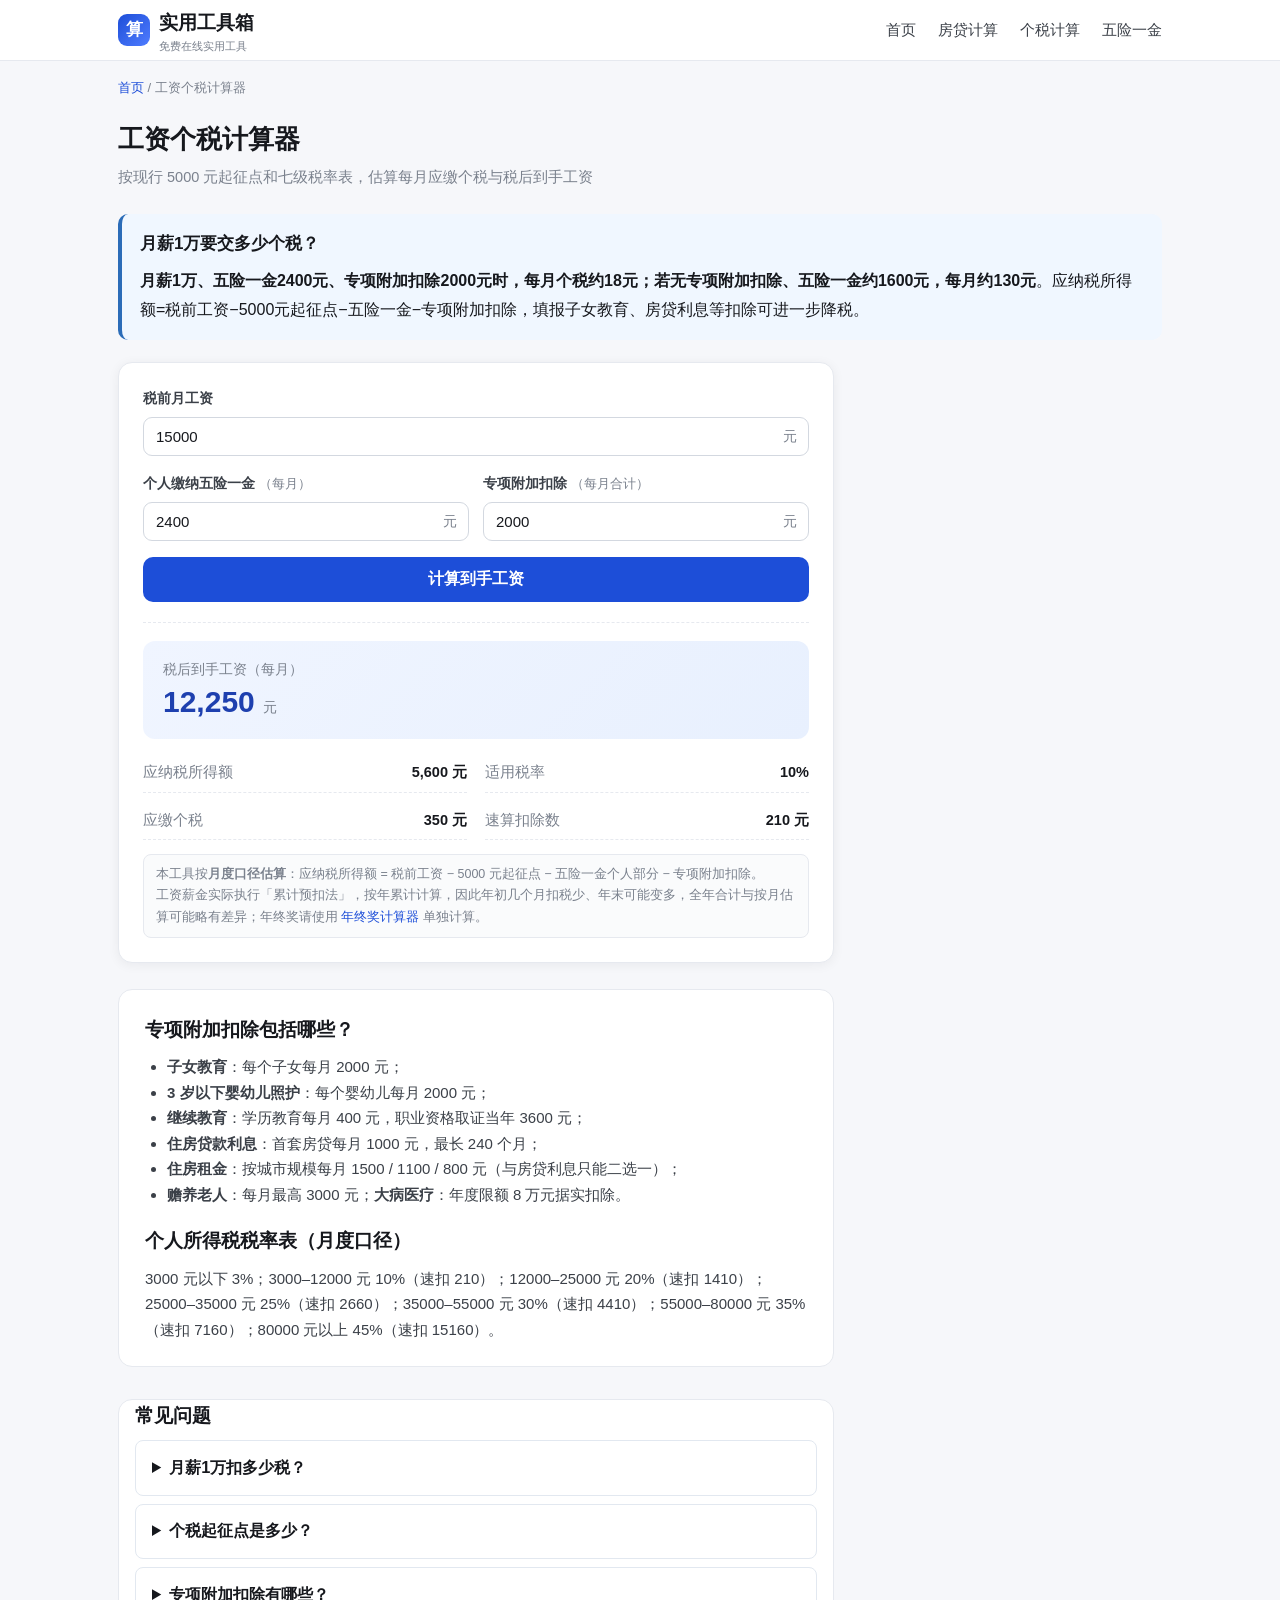
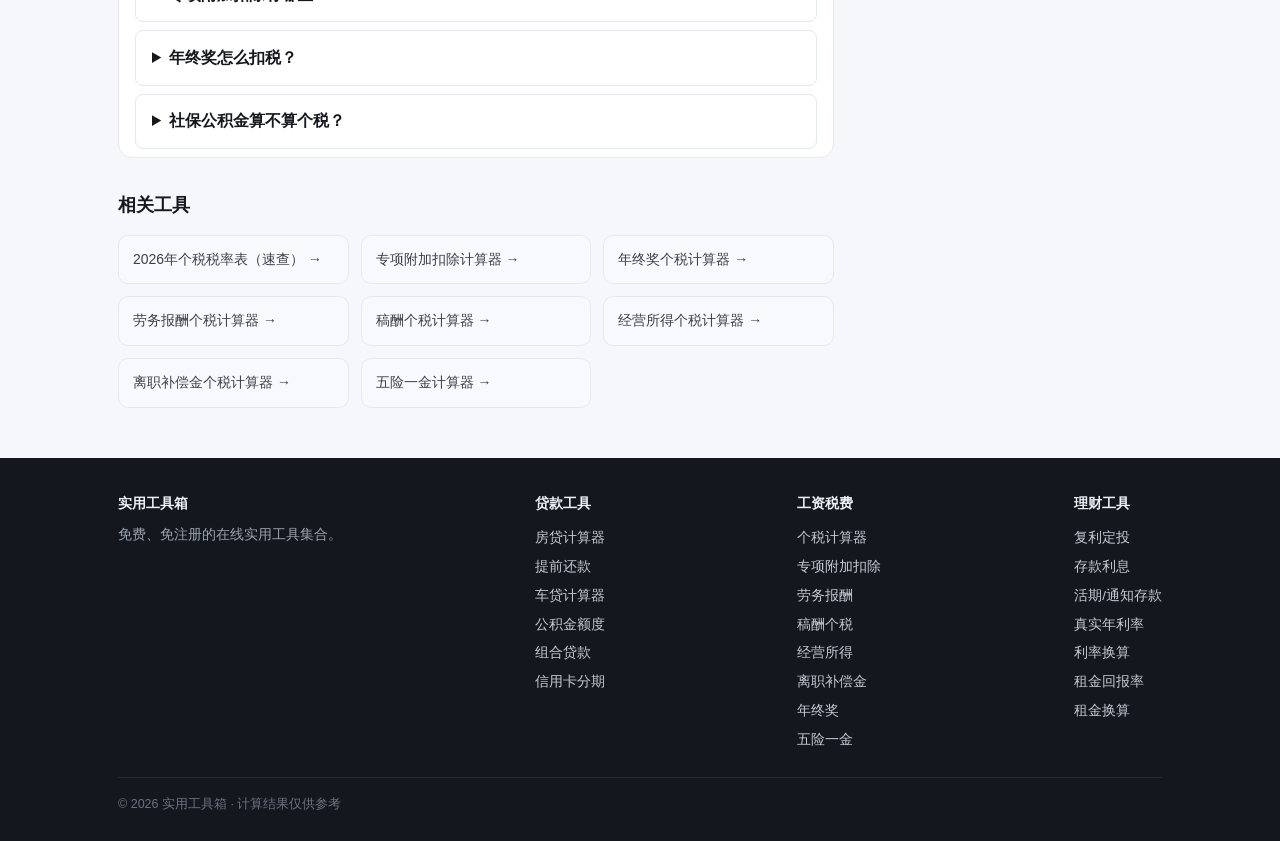
==== tools/geshui.html @ 88e5a268 "Publish tools mirror" ====
<!DOCTYPE html>
<html lang="zh-CN">
<head>
<meta charset="UTF-8">
<meta name="viewport" content="width=device-width,initial-scale=1">
<title>工资个税计算器 2026｜税后到手工资、专项附加扣除 - 实用工具箱</title>
<meta name="description" content="2026 年工资个人所得税计算器：输入税前工资、五险一金和专项附加扣除，按现行税率表和速算扣除数计算每月应缴个税与到手工资，免费在线使用。">
<link rel="canonical" href="https://caisuanbao.com/tools/geshui">
<link rel="stylesheet" href="../css/style.css">
  
<meta property="og:type" content="website">
<meta property="og:title" content="工资个税计算器 2026｜税后到手工资、专项附加扣除 - 实用工具箱">
<meta property="og:description" content="2026 年工资个人所得税计算器：输入税前工资、五险一金和专项附加扣除，按现行税率表和速算扣除数计算每月应缴个税与到手工资，免费在线使用。">
<meta property="og:url" content="https://caisuanbao.com/tools/geshui">
<meta property="og:image" content="https://caisuanbao.com/og-image.jpg">
<meta property="og:site_name" content="实用工具箱">
<meta property="og:locale" content="zh_CN">
<meta name="twitter:card" content="summary_large_image">
<meta name="twitter:title" content="工资个税计算器 2026｜税后到手工资、专项附加扣除 - 实用工具箱">
<meta name="twitter:description" content="2026 年工资个人所得税计算器：输入税前工资、五险一金和专项附加扣除，按现行税率表和速算扣除数计算每月应缴个税与到手工资，免费在线使用。">
<meta name="twitter:image" content="https://caisuanbao.com/og-image.jpg">
<meta name="theme-color" content="#1d4ed8">
<link rel="icon" type="image/svg+xml" href="../favicon.svg">
</head>
<body>

<header class="site-header">
  <div class="container nav">
    <a class="logo" href="../index.html">
      <span class="logo-badge">算</span>
      <span>实用工具箱<small>免费在线实用工具</small></span>
    </a>
    <nav class="nav-links">
      <a href="../index.html">首页</a>
      <a href="fangdai">房贷计算</a>
      <a href="geshui">个税计算</a>
      <a href="https://caisuanbao.com/tools/shebao">五险一金</a>
    </nav>
  </div>
</header>

<main class="container">
  <div class="crumb"><a href="../index.html">首页</a> / 工资个税计算器</div>
  <div class="tool-head">
    <h1>工资个税计算器</h1>
    <p>按现行 5000 元起征点和七级税率表，估算每月应缴个税与税后到手工资</p>
  </div>

  <section class="ai-answer" style="margin:18px 0 22px;padding:16px 18px;border-radius:10px;background:#f0f7ff;border-left:4px solid #2b6cb8">
    <h2 style="margin:0 0 8px;font-size:17px">月薪1万要交多少个税？</h2>
    <p style="margin:0;line-height:1.8"><b>月薪1万、五险一金2400元、专项附加扣除2000元时，每月个税约18元；若无专项附加扣除、五险一金约1600元，每月约130元</b>。应纳税所得额=税前工资−5000元起征点−五险一金−专项附加扣除，填报子女教育、房贷利息等扣除可进一步降税。</p>
  </section>

  <div class="tool-layout">
    <div>
      <div class="panel">
        <div class="form-row">
          <label>税前月工资</label>
          <div class="input-suffix"><input type="number" id="salary" value="15000" min="0" step="100"><span class="unit">元</span></div>
        </div>
        <div class="two-col">
          <div class="form-row">
            <label>个人缴纳五险一金 <span class="hint">（每月）</span></label>
            <div class="input-suffix"><input type="number" id="insurance" value="2400" min="0" step="10"><span class="unit">元</span></div>
          </div>
          <div class="form-row">
            <label>专项附加扣除 <span class="hint">（每月合计）</span></label>
            <div class="input-suffix"><input type="number" id="special" value="2000" min="0" step="100"><span class="unit">元</span></div>
          </div>
        </div>
        <button class="btn" id="calcBtn">计算到手工资</button>

        <div class="result-box" id="result">
          <div class="result-main">
            <div class="k">税后到手工资（每月）</div>
            <div class="v"><span id="takeHome">0</span> <small>元</small></div>
          </div>
          <div class="kv-list">
            <div class="kv"><span class="k">应纳税所得额</span><span class="v" id="taxable">0 元</span></div>
            <div class="kv"><span class="k">适用税率</span><span class="v" id="rate">—</span></div>
            <div class="kv"><span class="k">应缴个税</span><span class="v" id="tax">0 元</span></div>
            <div class="kv"><span class="k">速算扣除数</span><span class="v" id="quick">0 元</span></div>
          </div>
          <div class="note">
            本工具按<b>月度口径估算</b>：应纳税所得额 = 税前工资 − 5000 元起征点 − 五险一金个人部分 − 专项附加扣除。<br>
            工资薪金实际执行「累计预扣法」，按年累计计算，因此年初几个月扣税少、年末可能变多，全年合计与按月估算可能略有差异；年终奖请使用 <a href="jiangjin">年终奖计算器</a> 单独计算。
          </div>
        </div>
      </div>

      <section class="richtext">
        <h2>专项附加扣除包括哪些？</h2>
        <ul>
          <li><b>子女教育</b>：每个子女每月 2000 元；</li>
          <li><b>3 岁以下婴幼儿照护</b>：每个婴幼儿每月 2000 元；</li>
          <li><b>继续教育</b>：学历教育每月 400 元，职业资格取证当年 3600 元；</li>
          <li><b>住房贷款利息</b>：首套房贷每月 1000 元，最长 240 个月；</li>
          <li><b>住房租金</b>：按城市规模每月 1500 / 1100 / 800 元（与房贷利息只能二选一）；</li>
          <li><b>赡养老人</b>：每月最高 3000 元；<b>大病医疗</b>：年度限额 8 万元据实扣除。</li>
        </ul>
        <h2>个人所得税税率表（月度口径）</h2>
        <p>3000 元以下 3%；3000–12000 元 10%（速扣 210）；12000–25000 元 20%（速扣 1410）；25000–35000 元 25%（速扣 2660）；35000–55000 元 30%（速扣 4410）；55000–80000 元 35%（速扣 7160）；80000 元以上 45%（速扣 15160）。</p>
      </section>

      <section class="richtext" style="max-width:760px;margin:2rem auto;padding:0 1rem">
        <h2 class="section-title">常见问题</h2>
        <div class="faq-list">
          <details class="faq-item" style="border:1px solid #e2e8f0;border-radius:8px;margin:.5rem 0;padding:.8rem 1rem;background:#fff">
            <summary style="cursor:pointer;font-weight:600;font-size:1.02rem">月薪1万扣多少税？</summary>
            <p style="margin-top:.6rem;color:#475569;line-height:1.7">按税前1万、五险一金约1600元、无专项附加扣除测算：应纳税所得额=10000−5000−1600=3400元，适用10%税率、速扣210元，每月应缴个税=3400×10%−210=130元，税后到手约8270元。若有2000元专项附加扣除（如房租、子女教育），应纳税所得额降至1400元、税率降为3%，个税仅约42元、到手约8358元。可在上方计算器填入实际数字测算。</p>
          </details>
          <details class="faq-item" style="border:1px solid #e2e8f0;border-radius:8px;margin:.5rem 0;padding:.8rem 1rem;background:#fff">
            <summary style="cursor:pointer;font-weight:600;font-size:1.02rem">个税起征点是多少？</summary>
            <p style="margin-top:.6rem;color:#475569;line-height:1.7">目前工资薪金个人所得税起征点（基本减除费用）为每月5000元，即每年6万元。应纳税所得额=税前工资−5000−五险一金个人部分−专项附加扣除。按本工具默认参数（月薪1.5万、五险一金2400、专项附加2000）：应纳税所得额=15000−5000−2400−2000=5600元，适用10%税率，每月应缴个税约350元、到手约12250元。</p>
          </details>
          <details class="faq-item" style="border:1px solid #e2e8f0;border-radius:8px;margin:.5rem 0;padding:.8rem 1rem;background:#fff">
            <summary style="cursor:pointer;font-weight:600;font-size:1.02rem">专项附加扣除有哪些？</summary>
            <p style="margin-top:.6rem;color:#475569;line-height:1.7">共7项：子女教育（每个子女每月2000元）、3岁以下婴幼儿照护（每个每月2000元）、继续教育（学历每月400元、职业资格取证当年3600元）、住房贷款利息（首套房贷每月1000元、最长240个月）、住房租金（每月1500/1100/800元，与房贷利息二选一）、赡养老人（每月最高3000元）、大病医疗（年度限额8万元据实扣除）。在「个人所得税」App填报后单位发工资时自动扣除。</p>
          </details>
          <details class="faq-item" style="border:1px solid #e2e8f0;border-radius:8px;margin:.5rem 0;padding:.8rem 1rem;background:#fff">
            <summary style="cursor:pointer;font-weight:600;font-size:1.02rem">年终奖怎么扣税？</summary>
            <p style="margin-top:.6rem;color:#475569;line-height:1.7">年终奖可在2027年底前选择单独计税或并入综合所得。单独计税时，年终奖÷12找适用税率，再按奖金总额×税率−速扣数计算。如年终奖3万元：30000÷12=2500元，适用3%税率、速扣0，应缴税=30000×3%=900元。10万元年终奖：100000÷12=8333元，适用10%税率、速扣210，应缴税=100000×10%−210=9790元。可用<a href="jiangjin">年终奖计算器</a>精确测算。</p>
          </details>
          <details class="faq-item" style="border:1px solid #e2e8f0;border-radius:8px;margin:.5rem 0;padding:.8rem 1rem;background:#fff">
            <summary style="cursor:pointer;font-weight:600;font-size:1.02rem">社保公积金算不算个税？</summary>
            <p style="margin-top:.6rem;color:#475569;line-height:1.7">五险一金个人缴纳部分在计算个税时可以扣除，不计入应纳税所得额。即应纳税所得额=税前工资−5000−五险一金个人部分−专项附加扣除。例如月薪1.5万、五险一金2400元：不计社保时应纳税所得额=10000元、个税约790元；扣除社保后应纳税所得额=7600元、个税约550元，每月少交约240元。单位缴纳部分不在扣除范围。</p>
          </details>
        </div>
      </section>

      <h2 style="margin:26px 0 4px;font-size:18px">相关工具</h2>
      <div class="related">
        <a href="geshui-shuilv">2026年个税税率表（速查） →</a>
        <a href="zhuanxiang">专项附加扣除计算器 →</a>
        <a href="jiangjin">年终奖个税计算器 →</a>
        <a href="laowu">劳务报酬个税计算器 →</a>
        <a href="gaochou">稿酬个税计算器 →</a>
        <a href="jingying">经营所得个税计算器 →</a>
        <a href="lizhi">离职补偿金个税计算器 →</a>
        <a href="https://caisuanbao.com/tools/shebao">五险一金计算器 →</a>
      </div>
    </div>

    <aside class="side">
      </aside>
  </div>

  </main>

<footer class="site-footer">
  <div class="container">
    <div class="footer-grid">
      <div class="fcol"><b>实用工具箱</b><span style="display:block;max-width:260px">免费、免注册的在线实用工具集合。</span></div>
      <div class="fcol"><b>贷款工具</b><a href="fangdai">房贷计算器</a><a href="tiqian">提前还款</a><a href="chedai">车贷计算器</a><a href="gongjijin">公积金额度</a><a href="zuhedai">组合贷款</a><a href="xinyongka">信用卡分期</a></div>
      <div class="fcol"><b>工资税费</b><a href="geshui">个税计算器</a><a href="zhuanxiang">专项附加扣除</a><a href="laowu">劳务报酬</a><a href="gaochou">稿酬个税</a><a href="jingying">经营所得</a><a href="lizhi">离职补偿金</a><a href="jiangjin">年终奖</a><a href="https://caisuanbao.com/tools/shebao">五险一金</a></div>
      <div class="fcol"><b>理财工具</b><a href="fuli">复利定投</a><a href="cunkuan">存款利息</a><a href="huoqi">活期/通知存款</a><a href="zhenshililv">真实年利率</a><a href="lilvhuansuan">利率换算</a><a href="zujinhuibaolv">租金回报率</a><a href="zulin">租金换算</a></div>
    </div>
    <div class="copy">© 2026 实用工具箱 · 计算结果仅供参考</div>
  </div>
</footer>

<script type="application/ld+json">
{
  "@context": "https://schema.org",
  "@type": "FAQPage",
  "mainEntity": [
    {
      "@type": "Question",
      "name": "月薪1万扣多少税？",
      "acceptedAnswer": {"@type": "Answer", "text": "按税前1万、五险一金约1600元、无专项附加扣除测算：应纳税所得额=10000−5000−1600=3400元，适用10%税率、速扣210元，每月应缴个税=3400×10%−210=130元，税后到手约8270元。若有2000元专项附加扣除，应纳税所得额降至1400元、税率降为3%，个税仅约42元、到手约8358元。"}
    },
    {
      "@type": "Question",
      "name": "个税起征点是多少？",
      "acceptedAnswer": {"@type": "Answer", "text": "目前工资薪金个人所得税起征点（基本减除费用）为每月5000元，即每年6万元。应纳税所得额=税前工资−5000−五险一金个人部分−专项附加扣除。按本工具默认参数（月薪1.5万、五险一金2400、专项附加2000）：应纳税所得额=5600元，适用10%税率，每月应缴个税约350元、到手约12250元。"}
    },
    {
      "@type": "Question",
      "name": "专项附加扣除有哪些？",
      "acceptedAnswer": {"@type": "Answer", "text": "共7项：子女教育（每个子女每月2000元）、3岁以下婴幼儿照护（每个每月2000元）、继续教育（学历每月400元、职业资格取证当年3600元）、住房贷款利息（首套房贷每月1000元、最长240个月）、住房租金（每月1500/1100/800元，与房贷利息二选一）、赡养老人（每月最高3000元）、大病医疗（年度限额8万元据实扣除）。"}
    },
    {
      "@type": "Question",
      "name": "年终奖怎么扣税？",
      "acceptedAnswer": {"@type": "Answer", "text": "年终奖可在2027年底前选择单独计税或并入综合所得。单独计税时，年终奖除以12找适用税率，再按奖金总额乘税率减速扣数计算。如年终奖3万元：30000÷12=2500元，适用3%税率，应缴税=30000×3%=900元。10万元年终奖：适用10%税率、速扣210，应缴税=100000×10%−210=9790元。"}
    },
    {
      "@type": "Question",
      "name": "社保公积金算不算个税？",
      "acceptedAnswer": {"@type": "Answer", "text": "五险一金个人缴纳部分在计算个税时可以扣除，不计入应纳税所得额。例如月薪1.5万、五险一金2400元：不计社保时应纳税所得额=10000元、个税约790元；扣除社保后应纳税所得额=7600元、个税约550元，每月少交约240元。单位缴纳部分不在扣除范围。"}
    }
  ]
}
</script>
<script>
var BRACKETS=[
  [3000,.03,0],[12000,.10,210],[25000,.20,1410],[35000,.25,2660],
  [55000,.30,4410],[80000,.35,7160],[Infinity,.45,15160]
];
function fmt(n){return Math.round(n).toLocaleString('zh-CN');}
function calc(){
  var sal=parseFloat(document.getElementById('salary').value)||0;
  var ins=parseFloat(document.getElementById('insurance').value)||0;
  var sp=parseFloat(document.getElementById('special').value)||0;
  var taxable=Math.max(0,sal-5000-ins-sp), tax=0, rate=0, quick=0;
  for(var i=0;i<BRACKETS.length;i++){
    if(taxable<=BRACKETS[i][0]){rate=BRACKETS[i][1];quick=BRACKETS[i][2];break;}
  }
  tax=Math.max(0,taxable*rate-quick);
  var take=sal-ins-tax;
  document.getElementById('takeHome').textContent=fmt(take);
  document.getElementById('taxable').textContent=fmt(taxable)+' 元';
  document.getElementById('rate').textContent=(rate*100)+'%';
  document.getElementById('tax').textContent=fmt(tax)+' 元';
  document.getElementById('quick').textContent=fmt(quick)+' 元';
  document.getElementById('result').classList.add('show');
}
document.getElementById('calcBtn').addEventListener('click',calc);
calc();
</script>
<script type="application/ld+json">
{
  "@context": "https://schema.org",
  "@type": "BreadcrumbList",
  "itemListElement": [
    {"@type": "ListItem", "position": 1, "name": "首页", "item": "https://caisuanbao.com/"},
    {"@type": "ListItem", "position": 2, "name": "工资个税计算器", "item": "https://caisuanbao.com/tools/geshui"}
  ]
}
</script>
<script type="application/ld+json">
{
  "@context": "https://schema.org",
  "@type": "SoftwareApplication",
  "name": "工资个税计算器",
  "description": "2026 年工资个人所得税计算器：输入税前工资、五险一金和专项附加扣除，按现行税率表和速算扣除数计算每月应缴个税与到手工资，免费在线使用。",
  "url": "https://caisuanbao.com/tools/geshui",
  "applicationCategory": "FinanceApplication",
  "operatingSystem": "Web",
  "offers": {"@type": "Offer", "price": "0", "priceCurrency": "CNY"},
  "publisher": {"@type": "Organization", "name": "实用工具箱"}
}
</script>
</body>
</html>
---- css/style.css ----
/* ===== 财算工具箱 全局样式 ===== */
:root{
  --ink:#16181d; --ink-2:#3b4048; --muted:#7a818d;
  --brand:#1d4ed8; --brand-dark:#1e40af; --brand-soft:#eff4ff;
  --gold:#b8860b;
  --line:#e6e9ef; --bg:#f6f7fa; --card:#ffffff;
  --ok:#0f9d58; --danger:#d93025;
  --radius:14px; --shadow:0 2px 12px rgba(22,24,29,.06);
}
*{box-sizing:border-box;margin:0;padding:0}
html{scroll-behavior:smooth}
body{
  font-family:-apple-system,BlinkMacSystemFont,"Segoe UI","PingFang SC","Microsoft YaHei",sans-serif;
  color:var(--ink); background:var(--bg); line-height:1.7;
  -webkit-font-smoothing:antialiased;
}
a{color:var(--brand);text-decoration:none}
a:hover{text-decoration:underline}
img{max-width:100%}
.container{max-width:1080px;margin:0 auto;padding:0 18px}

/* ===== 顶部导航 ===== */
.site-header{background:#fff;border-bottom:1px solid var(--line);position:sticky;top:0;z-index:50}
.nav{display:flex;align-items:center;justify-content:space-between;height:60px}
.logo{display:flex;align-items:center;gap:9px;font-size:19px;font-weight:800;color:var(--ink)}
.logo:hover{text-decoration:none}
.logo-badge{width:32px;height:32px;border-radius:9px;background:linear-gradient(135deg,var(--brand),#4f7cff);
  color:#fff;display:grid;place-items:center;font-size:17px}
.logo small{font-size:11px;color:var(--muted);font-weight:500;display:block;line-height:1.2}
.nav-links{display:flex;gap:22px;font-size:14.5px}
.nav-links a{color:var(--ink-2)}
.nav-links a:hover{color:var(--brand);text-decoration:none}
@media(max-width:720px){.nav-links a:nth-child(n+3){display:none}}

/* ===== Hero ===== */
.hero{background:linear-gradient(135deg,#10204f 0%,#1d4ed8 100%);color:#fff;padding:54px 0 48px}
.hero h1{font-size:32px;line-height:1.3;margin-bottom:12px}
.hero p{font-size:16px;opacity:.92;max-width:640px}
.hero .badges{margin-top:18px;display:flex;gap:10px;flex-wrap:wrap}
.hero .badges span{background:rgba(255,255,255,.14);border:1px solid rgba(255,255,255,.25);
  padding:5px 13px;border-radius:999px;font-size:13px}

/* ===== 广告位 ===== */
.ad-slot{margin:26px auto;display:flex;align-items:center;justify-content:center;
  border:1px dashed #c9d1de;background:repeating-linear-gradient(45deg,#fbfcfe,#fbfcfe 10px,#f4f6fa 10px,#f4f6fa 20px);
  border-radius:10px;color:#9aa3b1;font-size:13px;min-height:90px;max-width:100%;overflow:hidden}
.ad-slot .ad-label{position:relative}
.ad-slot .ad-label::before{content:"广告 · ";letter-spacing:1px}
.ad-slot[data-size="leaderboard"]{height:90px}
.ad-slot[data-size="rect"]{width:300px;height:250px;max-width:100%}
.ad-slot[data-size="mobile"]{display:none}
.ad-slot ins{display:block}
@media(max-width:720px){
  .ad-slot[data-size="leaderboard"]{display:none}
  .ad-slot[data-size="mobile"]{display:flex;height:100px}
}

/* ===== 卡片网格 ===== */
.section{padding:40px 0}
.section h2{font-size:23px;margin-bottom:6px}
.section .sub{color:var(--muted);font-size:14.5px;margin-bottom:24px}
.grid{display:grid;grid-template-columns:repeat(3,1fr);gap:18px}
@media(max-width:900px){.grid{grid-template-columns:repeat(2,1fr)}}
@media(max-width:560px){.grid{grid-template-columns:1fr}}
.tool-card{background:var(--card);border:1px solid var(--line);border-radius:var(--radius);
  padding:22px 20px;box-shadow:var(--shadow);transition:transform .15s,box-shadow .15s;display:block;color:var(--ink)}
.tool-card:hover{transform:translateY(-3px);box-shadow:0 8px 24px rgba(29,78,216,.12);text-decoration:none}
.tool-card .ico{width:42px;height:42px;border-radius:11px;background:var(--brand-soft);color:var(--brand);
  display:grid;place-items:center;font-size:21px;margin-bottom:13px;font-weight:700}
.tool-card h3{font-size:17px;margin-bottom:6px}
.tool-card p{font-size:13.5px;color:var(--muted);line-height:1.6}
.tool-card .go{margin-top:12px;font-size:13.5px;color:var(--brand);font-weight:600}

/* 内容条 */
.richtext{background:#fff;border:1px solid var(--line);border-radius:var(--radius);padding:24px 26px;margin-top:26px}
.richtext h2{font-size:19px;margin:18px 0 8px}
.richtext h2:first-child{margin-top:0}
.richtext p,.richtext li{color:var(--ink-2);font-size:15px}
.richtext ul{padding-left:22px;margin:8px 0}

/* ===== 工具页布局 ===== */
.crumb{font-size:13px;color:var(--muted);padding:16px 0 0}
.tool-head{padding:18px 0 6px}
.tool-head h1{font-size:26px}
.tool-head p{color:var(--muted);font-size:14.5px;margin-top:4px}
.tool-layout{display:grid;grid-template-columns:1fr 306px;gap:22px;margin:20px 0 10px;align-items:start}
@media(max-width:900px){.tool-layout{grid-template-columns:1fr}}
.panel{background:#fff;border:1px solid var(--line);border-radius:var(--radius);padding:24px;box-shadow:var(--shadow)}
.side .ad-slot{margin:0 0 18px;width:300px}
@media(max-width:900px){.side{display:flex;flex-wrap:wrap;gap:14px;justify-content:center}.side .ad-slot{margin:0}}

/* 表单 */
.form-row{margin-bottom:16px}
.form-row label{display:block;font-size:14px;font-weight:600;margin-bottom:6px;color:var(--ink-2)}
.form-row .hint{font-weight:400;color:var(--muted);font-size:12.5px}
input[type=number],select{width:100%;padding:10px 12px;border:1px solid #d3d8e0;border-radius:9px;
  font-size:15px;font-family:inherit;background:#fff;color:var(--ink)}
input[type=number]:focus,select:focus{outline:none;border-color:var(--brand);box-shadow:0 0 0 3px rgba(29,78,216,.12)}
.input-suffix{position:relative}
.input-suffix input{padding-right:46px}
.input-suffix .unit{position:absolute;right:12px;top:50%;transform:translateY(-50%);color:var(--muted);font-size:13.5px}
.two-col{display:grid;grid-template-columns:1fr 1fr;gap:14px}
@media(max-width:480px){.two-col{grid-template-columns:1fr}}
.btn{display:inline-block;width:100%;padding:12px;border:none;border-radius:10px;
  background:var(--brand);color:#fff;font-size:16px;font-weight:700;cursor:pointer;font-family:inherit}
.btn:hover{background:var(--brand-dark)}
.btn.secondary{background:#eef1f6;color:var(--ink-2);margin-top:10px}
.btn.secondary:hover{background:#e2e7ef}
.radio-row{display:flex;gap:10px}
.radio-row label{flex:1;border:1px solid #d3d8e0;border-radius:9px;padding:9px;text-align:center;
  font-size:14px;cursor:pointer;margin:0;font-weight:500}
.radio-row input{display:none}
.radio-row input:checked + span{color:var(--brand);font-weight:700}
.radio-row label:has(input:checked){border-color:var(--brand);background:var(--brand-soft)}

/* 结果 */
.result-box{margin-top:20px;border-top:1px dashed var(--line);padding-top:18px;display:none}
.result-box.show{display:block}
.result-main{background:linear-gradient(135deg,#f0f5ff,#e8f0fe);border-radius:12px;padding:18px 20px;margin-bottom:14px}
.result-main .k{font-size:13.5px;color:var(--muted)}
.result-main .v{font-size:30px;font-weight:800;color:var(--brand-dark);line-height:1.3}
.result-main .v small{font-size:14px;font-weight:500;color:var(--muted)}
.kv-list{display:grid;grid-template-columns:1fr 1fr;gap:8px 18px}
.kv-list .kv{display:flex;justify-content:space-between;border-bottom:1px dashed var(--line);padding:7px 0;font-size:14.5px}
.kv .k{color:var(--muted)}
.kv .v{font-weight:700;font-variant-numeric:tabular-nums}
.note{margin-top:14px;font-size:12.5px;color:var(--muted);background:#fafbfc;border:1px solid var(--line);
  border-radius:8px;padding:9px 12px}

/* 明细表 */
.table-wrap{margin-top:16px;max-height:360px;overflow:auto;border:1px solid var(--line);border-radius:9px}
table.schedule{width:100%;border-collapse:collapse;font-size:13.5px;font-variant-numeric:tabular-nums}
table.schedule th{position:sticky;top:0;background:#f2f5fa;padding:9px 10px;text-align:right;font-weight:600;color:var(--ink-2)}
table.schedule th:first-child,table.schedule td:first-child{text-align:center}
table.schedule td{padding:8px 10px;text-align:right;border-top:1px solid #eef0f4;color:var(--ink-2)}
table.schedule tr:hover td{background:#f8faff}

/* 相关工具 */
.related{display:grid;grid-template-columns:repeat(3,1fr);gap:12px;margin-top:14px}
@media(max-width:560px){.related{grid-template-columns:1fr}}
.related a{background:#f7f9fc;border:1px solid var(--line);border-radius:10px;padding:12px 14px;
  font-size:14px;color:var(--ink-2)}
.related a:hover{border-color:var(--brand);text-decoration:none;color:var(--brand)}

/* FAQ */
.faq details{background:#fff;border:1px solid var(--line);border-radius:10px;padding:0 16px;margin-top:10px}
.faq summary{padding:13px 0;cursor:pointer;font-weight:600;font-size:15px;list-style:none}
.faq summary::-webkit-details-marker{display:none}
.faq summary::after{content:"+";float:right;color:var(--muted);font-size:18px}
.faq details[open] summary::after{content:"–"}
.faq details p{padding:0 0 13px;font-size:14px;color:var(--ink-2)}

/* ===== 页脚 ===== */
.site-footer{background:#14171d;color:#9aa3b1;margin-top:50px;padding:34px 0 26px;font-size:13.5px}
.footer-grid{display:flex;justify-content:space-between;flex-wrap:wrap;gap:20px}
.site-footer a{color:#c4cbd6}
.site-footer .fcol b{color:#eef1f6;display:block;margin-bottom:8px;font-size:14px}
.site-footer .fcol a{display:block;padding:3px 0}
.site-footer .copy{border-top:1px solid #262b34;margin-top:22px;padding-top:16px;font-size:12.5px;color:#6b7280}
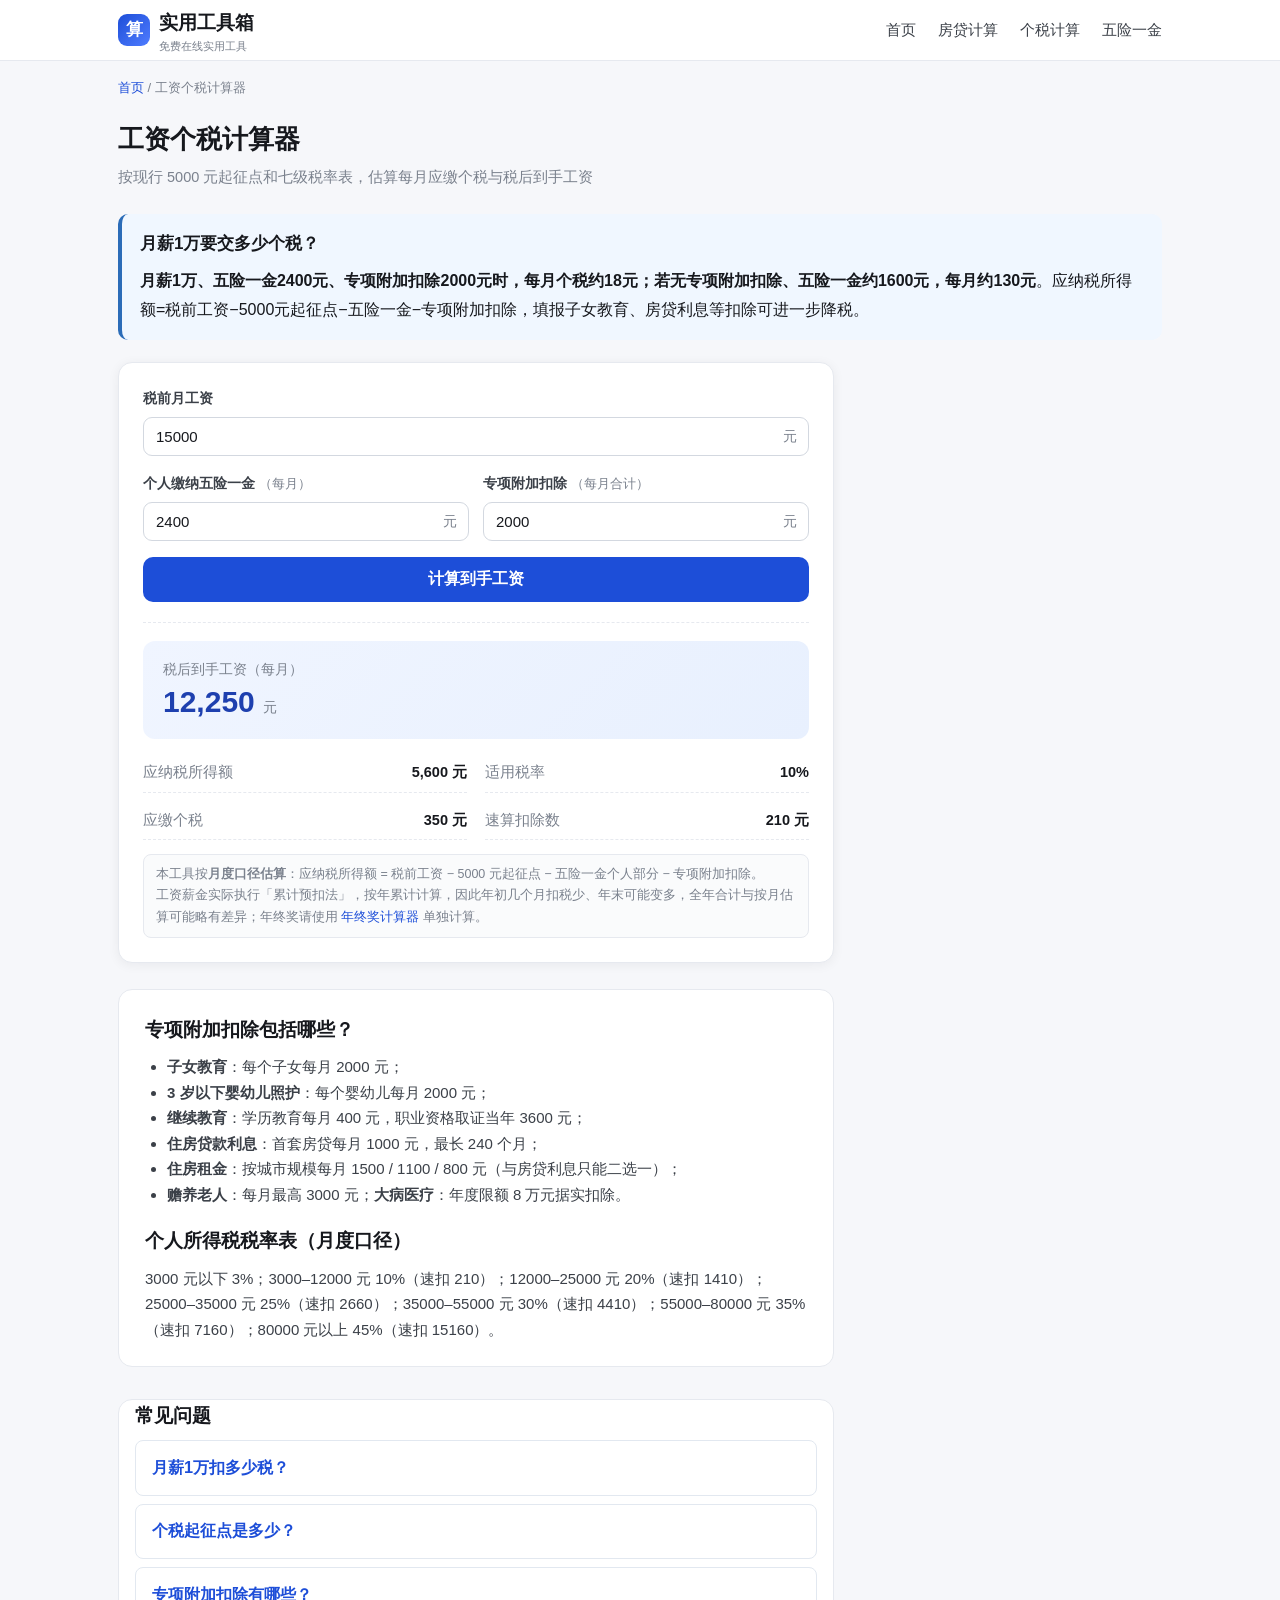
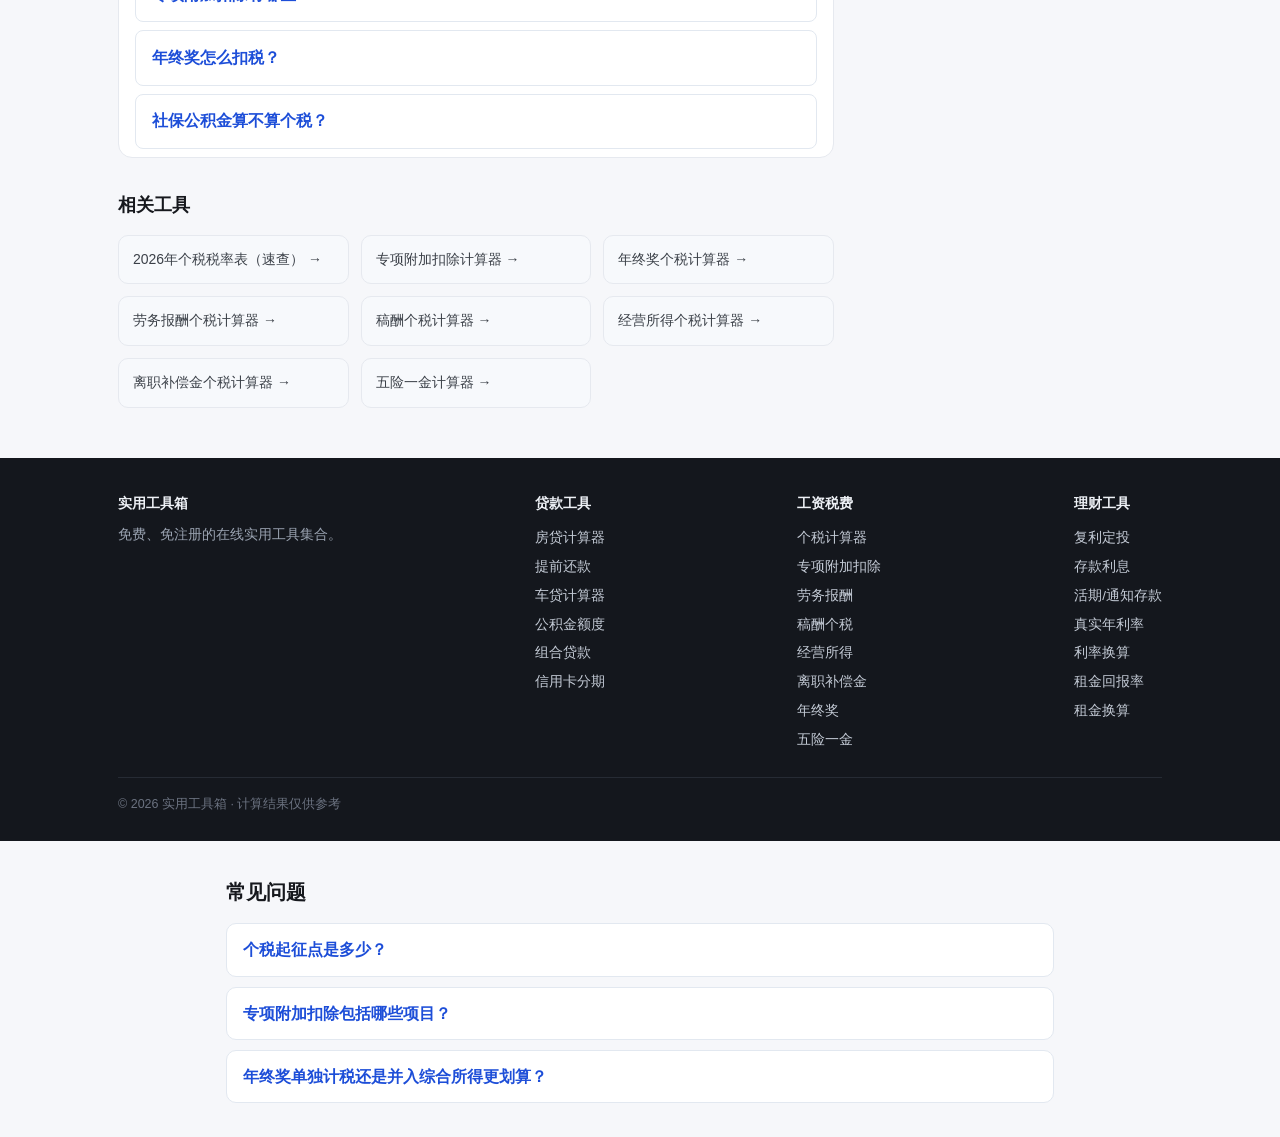
==== commit 02dd92f2: "Add FAQ sections and FAQPage schema" ====
--- a/tools/geshui.html
+++ b/tools/geshui.html
@@ -241,5 +241,49 @@
   "publisher": {"@type": "Organization", "name": "实用工具箱"}
 }
 </script>
+
+<section id="faq" style="max-width:860px;margin:34px auto;padding:0 16px;font-family:inherit">
+  <h2 style="font-size:20px;margin:0 0 14px">常见问题</h2>
+  <style>
+    .faq-item{border:1px solid #e2e8f0;border-radius:10px;padding:12px 16px;margin-bottom:10px;background:#fff}
+    .faq-item summary{cursor:pointer;font-weight:600;color:#1d4ed8;list-style:none}
+    .faq-item p{margin:10px 0 2px;color:#374151;line-height:1.7}
+  </style>
+    <details class="faq-item"><summary>个税起征点是多少？</summary><p>综合所得的基本减除费用是每月 5000 元、全年 6 万元。在此基础上还可以扣除三险一金的个人缴纳部分，以及符合条件的专项附加扣除。</p></details>
+    <details class="faq-item"><summary>专项附加扣除包括哪些项目？</summary><p>目前包括子女教育、继续教育、大病医疗、住房贷款利息、住房租金、赡养老人、3 岁以下婴幼儿照护共 7 项，各项有独立的扣除标准和条件。</p></details>
+    <details class="faq-item"><summary>年终奖单独计税还是并入综合所得更划算？</summary><p>两种方式的结果可能差很多，取决于全年收入结构和奖金金额，需要分别试算后取税额较低的一种。年终奖单独计税时，按奖金除以 12 的商数确定适用税率档位。</p></details>
+</section>
+<script type="application/ld+json">
+{
+  "@context": "https://schema.org",
+  "@type": "FAQPage",
+  "mainEntity": [
+    {
+      "@type": "Question",
+      "name": "个税起征点是多少？",
+      "acceptedAnswer": {
+        "@type": "Answer",
+        "text": "综合所得的基本减除费用是每月 5000 元、全年 6 万元。在此基础上还可以扣除三险一金的个人缴纳部分，以及符合条件的专项附加扣除。"
+      }
+    },
+    {
+      "@type": "Question",
+      "name": "专项附加扣除包括哪些项目？",
+      "acceptedAnswer": {
+        "@type": "Answer",
+        "text": "目前包括子女教育、继续教育、大病医疗、住房贷款利息、住房租金、赡养老人、3 岁以下婴幼儿照护共 7 项，各项有独立的扣除标准和条件。"
+      }
+    },
+    {
+      "@type": "Question",
+      "name": "年终奖单独计税还是并入综合所得更划算？",
+      "acceptedAnswer": {
+        "@type": "Answer",
+        "text": "两种方式的结果可能差很多，取决于全年收入结构和奖金金额，需要分别试算后取税额较低的一种。年终奖单独计税时，按奖金除以 12 的商数确定适用税率档位。"
+      }
+    }
+  ]
+}
+</script>
 </body>
 </html>
